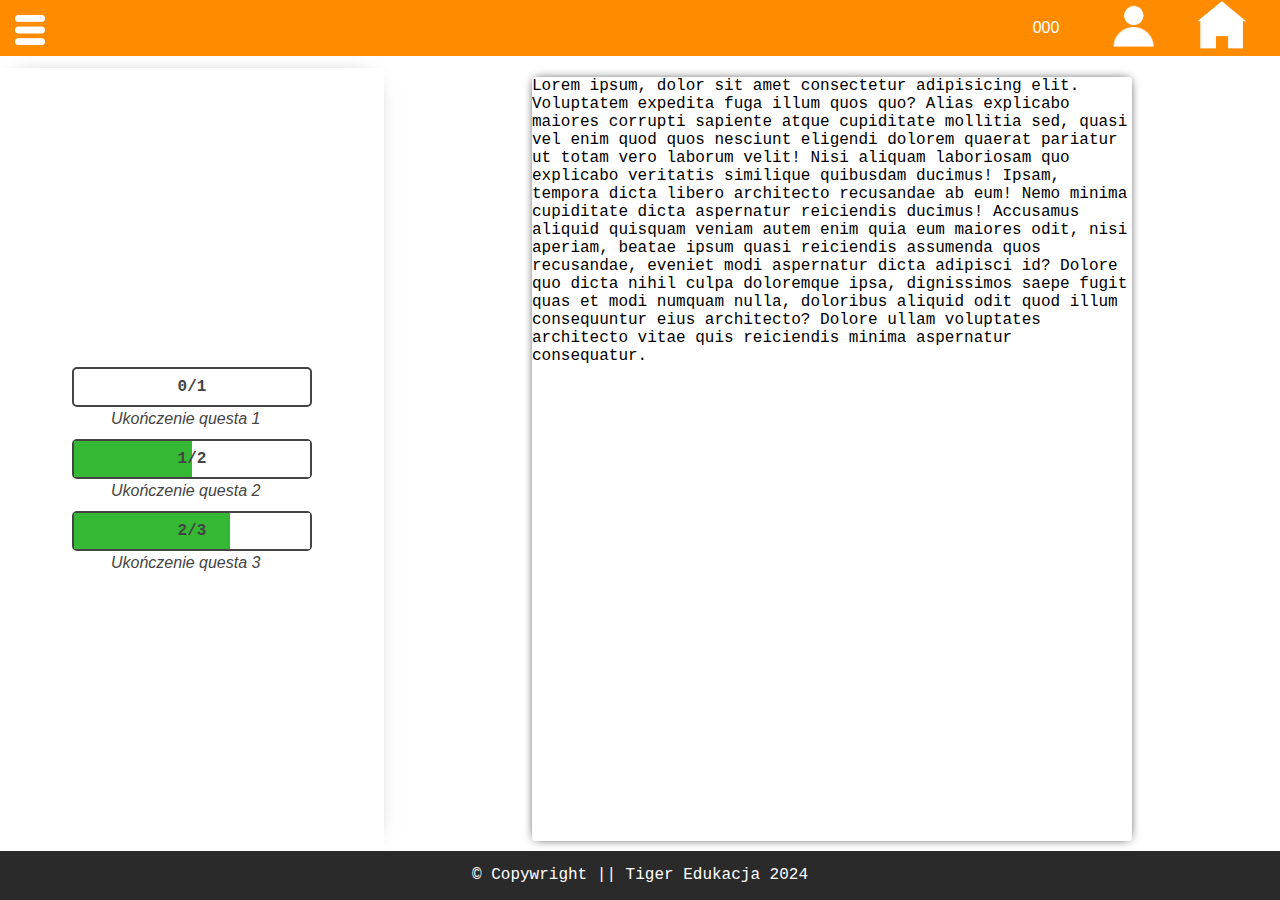
==== index.html @ 695e11da "stworzenie czegokolwiek" ====
<!DOCTYPE html>
<html lang="pl">
<head>
    <meta charset="UTF-8">
    <meta name="viewport" content="width=device-width, initial-scale=1.0">
    <title>chuj</title>
    <link rel="stylesheet" href="style.css">
</head>
<body>
    <header id="header">
        <section class="sec-info-header">
            <ul class="info-container">
                <li id="Papaje" title="Papaje">000</li>
                <li id="account" class="info-btn">
                    <a href="/account.html">
                        <img src="img/acccount.png" alt="account" class="info-header-img">
                    </a>
                </li>
                <li id="home" class="info-btn">
                    <a href="/home.html">
                        <img src="img/home.png" alt="home" class="info-header-img">
                    </a>
                </li>
                <li id="hamburger" class="info-btn">    
                        <img src="img/hamburger-open.png" alt="Pokaż" title="Pokaż questy">
                </li>
            </ul>
        </section>
    </header>
    <aside id="aside">
            <ul class="aside-quests">
                <li class="progress" content="Ukończenie questa 1" name="quest1">
                    <div class="progress-bar progress-bar-1"> 0/1</div>
                </li>
                <li class="progress" content="Ukończenie questa 2" name="quest2">
                    <div class="progress-bar progress-bar-2"> 1/2</div>
                </li >
                <li class="progress" content="Ukończenie questa 3" name="quest3">
                    <div class="progress-bar progress-bar-3"> 2/3</div>
                </li>
            </ul>
    </aside>
    <main id="main">
        <div class="main-container">
            <p>Lorem ipsum, dolor sit amet consectetur adipisicing elit. Voluptatem expedita fuga illum quos quo? Alias explicabo maiores corrupti sapiente atque cupiditate mollitia sed, quasi vel enim quod quos nesciunt eligendi dolorem quaerat pariatur ut totam vero laborum velit! Nisi aliquam laboriosam quo explicabo veritatis similique quibusdam ducimus! Ipsam, tempora dicta libero architecto recusandae ab eum! Nemo minima cupiditate dicta aspernatur reiciendis ducimus! Accusamus aliquid quisquam veniam autem enim quia eum maiores odit, nisi aperiam, beatae ipsum quasi reiciendis assumenda quos recusandae, eveniet modi aspernatur dicta adipisci id? Dolore quo dicta nihil culpa doloremque ipsa, dignissimos saepe fugit quas et modi numquam nulla, doloribus aliquid odit quod illum consequuntur eius architecto? Dolore ullam voluptates architecto vitae quis reiciendis minima aspernatur consequatur.</p>

        </div>
        <dialog class="dialog">
            <div class="dialog-container">
                <img src="tiger.png">
            </div>
            <button class="close-dialog">X</button>
        </dialog>
    </main>
    <footer id="footer">
        <p>
            &copy; Copywright ||
            Tiger Edukacja  2024
        </p>

    </footer>


    <script>

/* HEADER */

        const InfoBtns = document.querySelectorAll(".info-btn");
        console.log(InfoBtns);

        InfoBtns.forEach( $currentHoverItem =>{
        $currentHoverItem.addEventListener("mouseover", () => {
            if($currentHoverItem == InfoBtns[0]){
                checkIfItemIsVisible("Konto", $currentHoverItem);
            }
            else if($currentHoverItem == InfoBtns[1]){
                checkIfItemIsVisible("Strona główna", $currentHoverItem);
            }
        })
        $currentHoverItem.addEventListener("mouseout", () => {
            checkIfItemIsNotVisible($currentHoverItem);
        })
    })
    function checkIfItemIsVisible(itemName, itemContainer){
            itemContainer.setAttribute('data-tooltip', `${itemName}`);
            (itemName);
            
    }
    function checkIfItemIsNotVisible(itemContainer){
            itemContainer.removeAttribute('data-tooltip');
    }

/* QUESTS */

    const Quests = document.querySelectorAll(".progress");
    Quests.forEach(
        ($quest) => {
            $quest.addEventListener("click", () => {
                openDialog($quest)
            });
        }
    )

/* DIALOG */    

const CloseDialog = document.querySelector(".close-dialog");
const Dialog = document.querySelector(".dialog");
const Dialog_container = document.querySelector(".dialog-container");

    function openDialog ($quest){
        let currentQuest = $quest.getAttribute("name");
            switch (currentQuest){
                case "quest1":
                    Dialog.showModal();
                    Dialog_container.innerHTML = "<h1>twoja stara quest numer 1</h1>" + "<p>kurwa jebana</p>";
                    break;
                case "quest2":
                    Dialog.showModal();
                    Dialog_container.innerHTML = "<h1>twoja stara quest numer 2</h1>" + "<p>ALL AROUND ME ARE FAMILLIAR FACES</p>"
                    break;
                case "quest3":
                    Dialog.showModal();
                    Dialog_container.innerHTML = "<h1>twoja stara quest numer 3</h1>" + "<p>WE'RE NO STRANGERS TO LOOOVE</p>"
                    break;
            }
    }

    CloseDialog.addEventListener("click", () =>{
        closeDialog();
    })
    
    function closeDialog(){
        Dialog.close();
    }

/* ASIDE */

    const Aside = document.querySelector("#aside");
    const Body = document.querySelector("body");
    const Hamburger = document.querySelector("#hamburger");
    let hamburgerOpen = true;

    Hamburger.addEventListener("click", () =>{
        if(hamburgerOpen){
            Aside.style.display = "none";
            Body.style.gridTemplateColumns = "100%";
            hamburgerOpen = false;
        }else{
            Aside.style.display = "flex";
            Body.style.gridTemplateColumns = "30% 70%";
            hamburgerOpen = true;
        }
    })


    </script>
</body>
</html>
---- style.css ----
*{
    margin: 0;
    padding: 0;
    box-sizing: border-box;
    --main-color: rgb(255, 140, 0);
    --footer-color: rgb(42, 42, 42);
    --progress-color: rgb(69, 68, 68);
    --sec-font: 'Courier New', Courier, monospace;
    --main-font: Arial, Helvetica, sans-serif;;
}
body{
    overflow-x: hidden;
    font-family: var(--sec-font);
    display: grid;
    width: 100vw;
    height: 100vh;
    grid-template-columns: 30% 70%;
    grid-template-rows: 7.5% 87% 5.5%;
}
header{
    font-family: var(--main-font);
    grid-column-start: 1;
    grid-column-end: 3;
    background-color: var(--main-color);
    color: white;
    display: flex;
    flex-direction: row;
    width: 100%;
    height: 3.5rem;
}
.sec-info-header{
    display: flex;
    width: 100%;
    height: 100%;
}
.info-container{
    position: relative;
    padding-right: 1.75rem;
    width: 100%;
    height: 100%;
    display: flex;
    justify-content: end;
    gap: 1.75rem;
    align-items: center;
}
.info-container li{
    list-style: none;
    display: flex;
    justify-content: center;
    align-items: center;
    min-width: 60px;
    min-height: 60px;
}
        
.info-container .info-btn{
    position: relative;
    
}
    .info-container #hamburger{
        list-style: none;
        display: flex;
        justify-content: center;
        align-items: center;
        max-width: 60px;
        max-height: 60px;
        position: absolute;
        top: 0;
        left: 0;
        cursor: pointer;
    }

    .info-btn[data-tooltip]::after{
        content: attr(data-tooltip);
        z-index: 2;
        position: absolute;
        display: block;
        bottom: -42px;
        left: -12px;
        padding: 5px;
        width: 70px;
        min-width: fit-content;
        height: fit-content;
        min-height: 30px;
        border-radius: 5px;
        background-color: white;
        color: rgb(0, 0, 0);
        border: 2px solid rgb(0, 0, 0);
        font-size: .9rem;
        text-align: center;
    }
.info-container li a img{
    width: 50px;
    height: 50px;
}
.info-container .info-btn:hover a{
    border: 1px solid white;

}
.info-container #hamburger img{
    width: 30px;
    height: 30px;
}
    
main{
    width: 100%;
    margin-inline: auto;
    display: flex;
    justify-content: center;
    align-items: center;
}
main .main-container{
    min-width: 550px;
    max-width: 600px;
    height: 97.5%;
    box-shadow: 0 0 10px -3px black;
    border-radius: 3px;
}

    .dialog{
        position: relative;
        background: linear-gradient(rgb(255, 255, 255), rgb(255, 255, 255));
        border: 1px solid black;
        border-radius: 10px;
        position: fixed;
        padding: 3rem 1rem;
        align-items: center;
        text-align: center;
        min-width: 37.5rem;
        max-width: 50vw;
        min-height: 25rem;
        max-height: 60vh;
        margin: auto;
        justify-content: center;
        }
        .dialog::backdrop{
            background: linear-gradient(125deg, rgb(143, 108, 78), rgb(143, 108, 78));
            opacity: .3;
        }


    .dialog .close-dialog{
        border: 1px solid black;
        border-radius: 2px;
        color: white;
        position: absolute;
        right: 10px;
        top: 10px;
        width: 40px;
        height: 40px;
        border: none;
        cursor: pointer;
        }

aside{
    box-shadow: 0 0 24px -18px black;
    width: 100%;
    height: 100%;
}
    aside ul{
        width: 100%;
        height: 100%;
        margin: auto;
        display: flex;
        flex-direction: column;
        justify-content: center;
        align-items: center;
        gap: 2rem;
    }
    aside ul .progress{
        position: relative;
        list-style: none;
        font-weight: bold;
        width: 15rem;
        height: 2.5rem;
        border: 2px solid var(--progress-color);
        border-radius: 5px;
        /* padding: .5rem; */
    }
    aside ul .progress:hover::before{
        content: "Pokaż szczegóły questa";
        text-shadow: .5px .5px 1px black;
        z-index: 3;
        position: absolute;
        top: -50px;
        left: 20px;
        padding: 5px;
        width: 100px;
        min-width: fit-content;
        height: fit-content;
        min-height: 30px;
        border-radius: 5px;
        background-color: rgb(255, 255, 255);
        font-family: var(--main-font);
        color: var(--main-color);
        border: 2px solid var(--main-color);
        font-size: 1rem;
        text-align: center;
        cursor:pointer;
    }
    aside ul .progress[content]::after{
        content: attr(content);
        position: absolute;
        z-index: 2;
        display: block;
        bottom: -2.5rem;
        left: 2rem;
        padding: 5px;
        width: fit-content;
        min-width: fit-content;
        height: fit-content;
        min-height: 30px;
       /*  background-color: var(--main-color); */
        color: var(--progress-color);
        font-size: 1rem;
        text-align: center;
        font-family: var(--main-font);
        font-weight: lighter;
        font-style: italic;
    }
    aside ul .progress .progress-bar{
        display: flex;
        justify-content: center;
        align-items: center;
        width: 100%;
        height: 100%;
        color: var(--progress-color);
        cursor: pointer;
    }
    aside ul .progress .progress-bar-2{
        background: linear-gradient(90deg, rgb(53, 185, 53) 50%, #fff 50%);
    }
    aside ul .progress .progress-bar-3{
        background: linear-gradient(90deg, #35b935 66%, #fff 33%);
    }
footer{
    background-color: var(--footer-color);
    color: white;
    display: flex;
    justify-content: center;
    align-items: center;
    grid-column-start: 1;
    grid-column-end: 3;
}
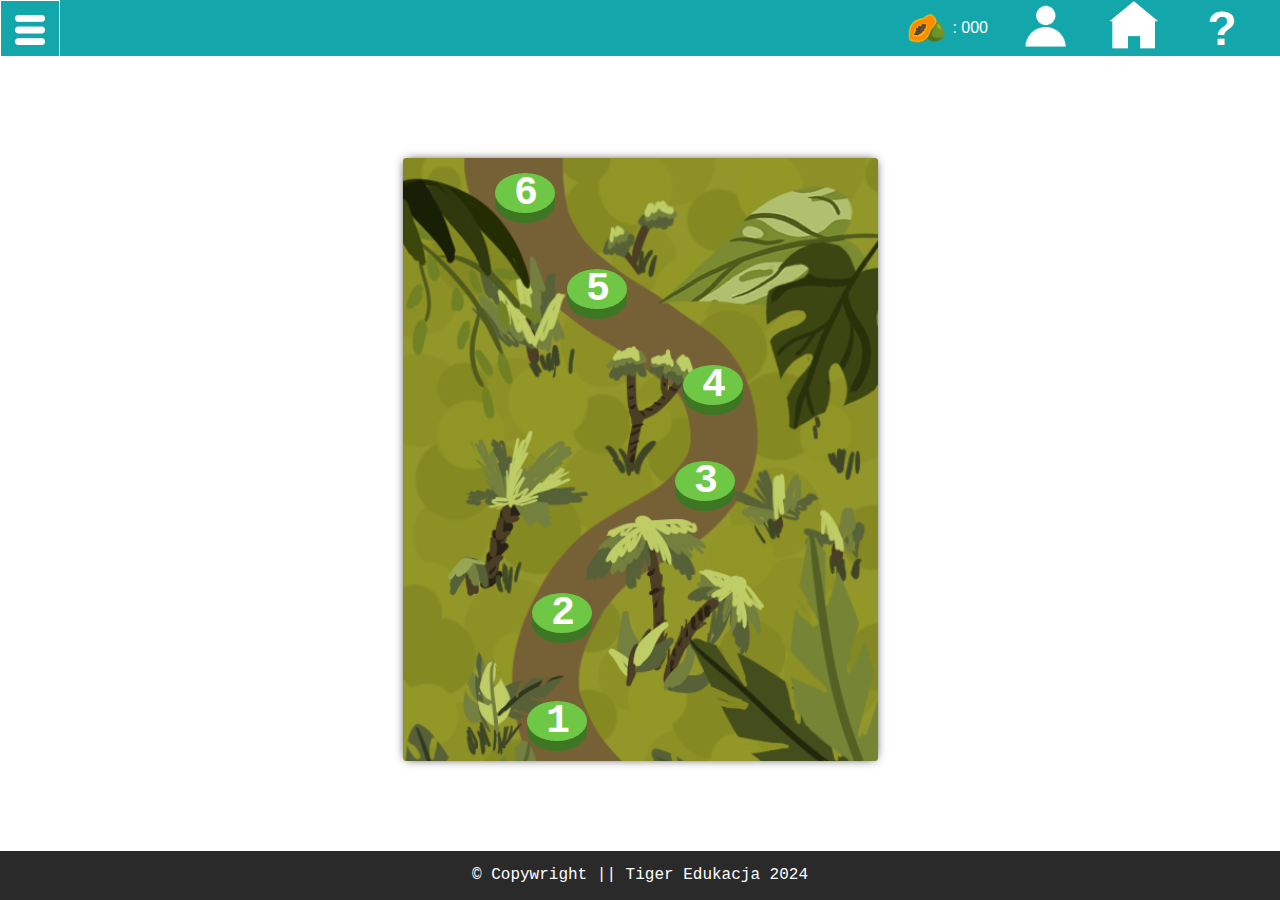
==== commit 6e2ad11f: "demo skonczone" ====
--- a/index.html
+++ b/index.html
@@ -3,14 +3,14 @@
 <head>
     <meta charset="UTF-8">
     <meta name="viewport" content="width=device-width, initial-scale=1.0">
-    <title>chuj</title>
+    <title>Tiger Edukacja</title>
     <link rel="stylesheet" href="style.css">
 </head>
 <body>
     <header id="header">
         <section class="sec-info-header">
             <ul class="info-container">
-                <li id="Papaje" title="Papaje">000</li>
+                <li id="Papaje" title="Papaje"><img src="img/papaje-icon.png" class="papaje-icon">: 000</li>
                 <li id="account" class="info-btn">
                     <a href="/account.html">
                         <img src="img/acccount.png" alt="account" class="info-header-img">
@@ -21,8 +21,15 @@
                         <img src="img/home.png" alt="home" class="info-header-img">
                     </a>
                 </li>
+                <li id="help" class="info-btn">
+                    <a href="#help">
+                        <span>
+                            &#63;
+                        </span>
+                    </a>
+                </li>
                 <li id="hamburger" class="info-btn">    
-                        <img src="img/hamburger-open.png" alt="Pokaż" title="Pokaż questy">
+                        <img src="img/hamburger-open.png" alt="Pokaż" title="Pokaż questy" id="hamburger-img">
                 </li>
             </ul>
         </section>
@@ -39,15 +46,60 @@
                     <div class="progress-bar progress-bar-3"> 2/3</div>
                 </li>
             </ul>
+            <select class="choose-class">
+                <option value="klasa1">Poziom 1</option>
+                <option value="klasa2">Poziom 2</option>
+                <option value="klasa3">Poziom 3</option>
+            </select>
     </aside>
     <main id="main">
+       <!-- SVG --> 
         <div class="main-container">
-            <p>Lorem ipsum, dolor sit amet consectetur adipisicing elit. Voluptatem expedita fuga illum quos quo? Alias explicabo maiores corrupti sapiente atque cupiditate mollitia sed, quasi vel enim quod quos nesciunt eligendi dolorem quaerat pariatur ut totam vero laborum velit! Nisi aliquam laboriosam quo explicabo veritatis similique quibusdam ducimus! Ipsam, tempora dicta libero architecto recusandae ab eum! Nemo minima cupiditate dicta aspernatur reiciendis ducimus! Accusamus aliquid quisquam veniam autem enim quia eum maiores odit, nisi aperiam, beatae ipsum quasi reiciendis assumenda quos recusandae, eveniet modi aspernatur dicta adipisci id? Dolore quo dicta nihil culpa doloremque ipsa, dignissimos saepe fugit quas et modi numquam nulla, doloribus aliquid odit quod illum consequuntur eius architecto? Dolore ullam voluptates architecto vitae quis reiciendis minima aspernatur consequatur.</p>
-
+             <svg height="60" width="60" xmlns="http://www.w3.org/2000/svg" class="level1" onclick="levelOne()">
+                 <ellipse rx="30" ry="20" cx="30" cy="30"
+                 style="fill:rgb(62, 119, 35);"  class="level1-el2"/>
+                 <ellipse rx="30" ry="20" cx="30" cy="20"
+                     style="fill:rgb(111, 199, 70);" class="level1-el1"/>
+    <text x="19" y="31" fill="white" font-size="40" font-weight="bolder">1</text>
+</svg>
+<svg height="60" width="60" xmlns="http://www.w3.org/2000/svg" class="level2" onclick="levelTwo()">
+    <ellipse rx="30" ry="20" cx="30" cy="30"
+        style="fill:rgb(62, 119, 35);" class="level2-el1"/>
+    <ellipse rx="30" ry="20" cx="30" cy="20"
+        style="fill:rgb(111, 199, 70);" class="level2-el2" />
+    <text x="19" y="31" fill="white" font-size="40" font-weight="bolder">2</text>
+</svg> 
+<svg height="60" width="60" xmlns="http://www.w3.org/2000/svg" class="level3" onclick="levelThree()">
+    <ellipse rx="30" ry="20" cx="30" cy="30"
+        style="fill:rgb(62, 119, 35);" class="level3-el1"/>
+    <ellipse rx="30" ry="20" cx="30" cy="20"
+        style="fill:rgb(111, 199, 70);" class="level3-el2" />
+    <text x="19" y="31" fill="white" font-size="40" font-weight="bolder">3</text>
+</svg> 
+<svg height="60" width="60" xmlns="http://www.w3.org/2000/svg" class="level4" onclick="levelFour()">
+    <ellipse rx="30" ry="20" cx="30" cy="30"
+        style="fill:rgb(62, 119, 35);" class="level4-el1"/>
+    <ellipse rx="30" ry="20" cx="30" cy="20"
+        style="fill:rgb(111, 199, 70);" class="level4-el2" />
+    <text x="19" y="31" fill="white" font-size="40" font-weight="bolder">4</text>
+</svg> 
+<svg height="60" width="60" xmlns="http://www.w3.org/2000/svg" class="level5" onclick="levelFive()">
+    <ellipse rx="30" ry="20" cx="30" cy="30"
+        style="fill:rgb(62, 119, 35);" class="level5-el1"/>
+    <ellipse rx="30" ry="20" cx="30" cy="20"
+        style="fill:rgb(111, 199, 70);" class="level5-el2" />
+    <text x="19" y="31" fill="white" font-size="40" font-weight="bolder">5</text>
+</svg> 
+<svg height="60" width="60" xmlns="http://www.w3.org/2000/svg" class="level6" onclick="levelSix()">
+    <ellipse rx="30" ry="20" cx="30" cy="30"
+        style="fill:rgb(62, 119, 35);" class="level6-el1"/>
+    <ellipse rx="30" ry="20" cx="30" cy="20"
+        style="fill:rgb(111, 199, 70);" class="level6-el2" />
+    <text x="19" y="31" fill="white" font-size="40" font-weight="bolder">6</text>
+</svg> 
         </div>
         <dialog class="dialog">
             <div class="dialog-container">
-                <img src="tiger.png">
             </div>
             <button class="close-dialog">X</button>
         </dialog>
@@ -59,100 +111,7 @@
         </p>
 
     </footer>
-
-
-    <script>
-
-/* HEADER */
-
-        const InfoBtns = document.querySelectorAll(".info-btn");
-        console.log(InfoBtns);
-
-        InfoBtns.forEach( $currentHoverItem =>{
-        $currentHoverItem.addEventListener("mouseover", () => {
-            if($currentHoverItem == InfoBtns[0]){
-                checkIfItemIsVisible("Konto", $currentHoverItem);
-            }
-            else if($currentHoverItem == InfoBtns[1]){
-                checkIfItemIsVisible("Strona główna", $currentHoverItem);
-            }
-        })
-        $currentHoverItem.addEventListener("mouseout", () => {
-            checkIfItemIsNotVisible($currentHoverItem);
-        })
-    })
-    function checkIfItemIsVisible(itemName, itemContainer){
-            itemContainer.setAttribute('data-tooltip', `${itemName}`);
-            (itemName);
-            
-    }
-    function checkIfItemIsNotVisible(itemContainer){
-            itemContainer.removeAttribute('data-tooltip');
-    }
-
-/* QUESTS */
-
-    const Quests = document.querySelectorAll(".progress");
-    Quests.forEach(
-        ($quest) => {
-            $quest.addEventListener("click", () => {
-                openDialog($quest)
-            });
-        }
-    )
-
-/* DIALOG */    
-
-const CloseDialog = document.querySelector(".close-dialog");
-const Dialog = document.querySelector(".dialog");
-const Dialog_container = document.querySelector(".dialog-container");
-
-    function openDialog ($quest){
-        let currentQuest = $quest.getAttribute("name");
-            switch (currentQuest){
-                case "quest1":
-                    Dialog.showModal();
-                    Dialog_container.innerHTML = "<h1>twoja stara quest numer 1</h1>" + "<p>kurwa jebana</p>";
-                    break;
-                case "quest2":
-                    Dialog.showModal();
-                    Dialog_container.innerHTML = "<h1>twoja stara quest numer 2</h1>" + "<p>ALL AROUND ME ARE FAMILLIAR FACES</p>"
-                    break;
-                case "quest3":
-                    Dialog.showModal();
-                    Dialog_container.innerHTML = "<h1>twoja stara quest numer 3</h1>" + "<p>WE'RE NO STRANGERS TO LOOOVE</p>"
-                    break;
-            }
-    }
-
-    CloseDialog.addEventListener("click", () =>{
-        closeDialog();
-    })
-    
-    function closeDialog(){
-        Dialog.close();
-    }
-
-/* ASIDE */
-
-    const Aside = document.querySelector("#aside");
-    const Body = document.querySelector("body");
-    const Hamburger = document.querySelector("#hamburger");
-    let hamburgerOpen = true;
-
-    Hamburger.addEventListener("click", () =>{
-        if(hamburgerOpen){
-            Aside.style.display = "none";
-            Body.style.gridTemplateColumns = "100%";
-            hamburgerOpen = false;
-        }else{
-            Aside.style.display = "flex";
-            Body.style.gridTemplateColumns = "30% 70%";
-            hamburgerOpen = true;
-        }
-    })
-
-
-    </script>
+<script src="scriptIndex.js"></script>
+<script src="script.js"></script>
 </body>
 </html>--- a/style.css
+++ b/style.css
@@ -1,14 +1,16 @@
 *{
     margin: 0;
     padding: 0;
+    text-decoration: none;
     box-sizing: border-box;
-    --main-color: rgb(255, 140, 0);
+    --main-color: rgb(19, 167, 172);
     --footer-color: rgb(42, 42, 42);
     --progress-color: rgb(69, 68, 68);
     --sec-font: 'Courier New', Courier, monospace;
-    --main-font: Arial, Helvetica, sans-serif;;
+    --main-font: Arial, Helvetica, sans-serif;
 }
 body{
+    position: relative;
     overflow-x: hidden;
     font-family: var(--sec-font);
     display: grid;
@@ -18,6 +20,7 @@
     grid-template-rows: 7.5% 87% 5.5%;
 }
 header{
+    z-index: 9999;
     font-family: var(--main-font);
     grid-column-start: 1;
     grid-column-end: 3;
@@ -51,12 +54,18 @@
     min-width: 60px;
     min-height: 60px;
 }
+    .info-container li .papaje-icon{
+        width: 45px;
+        height: 35px;
+        padding-right: 5px;
+    }
         
 .info-container .info-btn{
     position: relative;
     
 }
-    .info-container #hamburger{
+
+    .info-container #hamburger, .info-container #return{
         list-style: none;
         display: flex;
         justify-content: center;
@@ -88,11 +97,15 @@
         font-size: .9rem;
         text-align: center;
     }
-.info-container li a img{
+.info-container li a img, .info-container #help a span, .info-container #return a span{
+    color: white;
     width: 50px;
     height: 50px;
 }
-.info-container .info-btn:hover a{
+            .info-container #return a span{
+                font-size: 250%;
+            }
+.info-container .info-btn:hover{
     border: 1px solid white;
 
 }
@@ -100,6 +113,14 @@
     width: 30px;
     height: 30px;
 }
+
+.info-container #help a{
+    text-decoration: none;
+    color: white;
+    font-size: 300%;
+    font-weight: bolder;
+}
+
     
 main{
     width: 100%;
@@ -109,11 +130,15 @@
     align-items: center;
 }
 main .main-container{
-    min-width: 550px;
-    max-width: 600px;
-    height: 97.5%;
+    position: relative;
+    width: 450px;
+    width: 475px;
+    height: 603px;
     box-shadow: 0 0 10px -3px black;
     border-radius: 3px;
+    background-image: url("img/Mapa1.png");
+    background-size: cover;
+    background-repeat: no-repeat;
 }
 
     .dialog{
@@ -126,22 +151,60 @@
         align-items: center;
         text-align: center;
         min-width: 37.5rem;
+        width: 38rem;
         max-width: 50vw;
         min-height: 25rem;
+        height: 26rem;
         max-height: 60vh;
         margin: auto;
         justify-content: center;
         }
+        .dialog .dialog-container{
+            display: flex;
+            flex-direction: column;
+            justify-content: center;
+            gap: 2rem;
+            align-items: center;
+            width: 100%;
+            height: 100%;
+        }
+        .dialog .dialog-container h1{
+            color: var(--main-color);
+        }
+        .dialog .dialog-container p, .dialog .dialog-container div{
+            font-size: 120%;
+            font-weight: bold;
+            margin: auto;
+            max-width: 350px;
+            /* margin: 50px 0 0 50px; */
+        }
+        .dialog .dialog-container .progress-bar-dialog{
+            width: 200px;
+            height: 30px;
+            padding: 5px;
+            margin-top: 5px;
+            border: 1px solid black;
+            border-radius: 5px;
+        }
+        .dialog .dialog-container .dialog-img{
+            position: absolute;
+            bottom: 30px;
+            left: 20px;
+            width: 100px;
+            height: 150px;
+        }
         .dialog::backdrop{
-            background: linear-gradient(125deg, rgb(143, 108, 78), rgb(143, 108, 78));
-            opacity: .3;
+            background: linear-gradient(125deg, rgb(0, 0, 0), rgb(0, 0, 0));
+            opacity: .15;
         }
 
 
     .dialog .close-dialog{
-        border: 1px solid black;
+
         border-radius: 2px;
-        color: white;
+        color: black;
+        background-color: white;
+        font-size: 200%;
         position: absolute;
         right: 10px;
         top: 10px;
@@ -150,12 +213,36 @@
         border: none;
         cursor: pointer;
         }
+        .dialog .close-dialog:focus {
+            outline: none;
+            box-shadow: none;
+          }
+          .dialog .close-dialog:hover{
+            border: 1px solid black;
+            color: var(--main-color);
+          }
 
 aside{
+    z-index: 99;
+    position: relative;
+    background-color: white;
     box-shadow: 0 0 24px -18px black;
-    width: 100%;
-    height: 100%;
-}
+    max-width: 100%;
+    width: 400px;
+    height: 100vh;
+    max-height: 100%;
+}
+    aside .choose-class{
+        background-color: white;
+        border: 1px solid black;
+        position: absolute;
+        top: 5rem;
+        left: 100px;
+        padding-left: 10px;
+        font-size: 150%;
+        height: 2rem;
+        width: 200px;
+    }
     aside ul{
         width: 100%;
         height: 100%;
@@ -233,6 +320,7 @@
         background: linear-gradient(90deg, #35b935 66%, #fff 33%);
     }
 footer{
+    z-index: 9999;
     background-color: var(--footer-color);
     color: white;
     display: flex;
@@ -241,3 +329,40 @@
     grid-column-start: 1;
     grid-column-end: 3;
 }
+
+
+
+svg{
+    position: absolute;
+    z-index: 0;
+}
+.level1{
+    bottom: 0rem;
+    left: 7.75rem;
+}
+    .level1:hover, .level2:hover, .level3:hover, .level4:hover, .level5:hover, .level6:hover{
+        cursor: pointer;
+        filter: saturate(300%);
+    }
+
+.level2{
+    bottom: 6.75rem;
+    left: 8.1rem;
+}
+
+.level3{
+    bottom: 15rem;
+    left: 17rem;
+}
+.level4{
+    bottom: 21rem;
+    left: 17.5rem;
+}
+.level5{
+    bottom: 27rem;
+    left: 10.25rem;
+}
+.level6{
+    bottom: 33rem;
+    left: 5.75rem;
+}
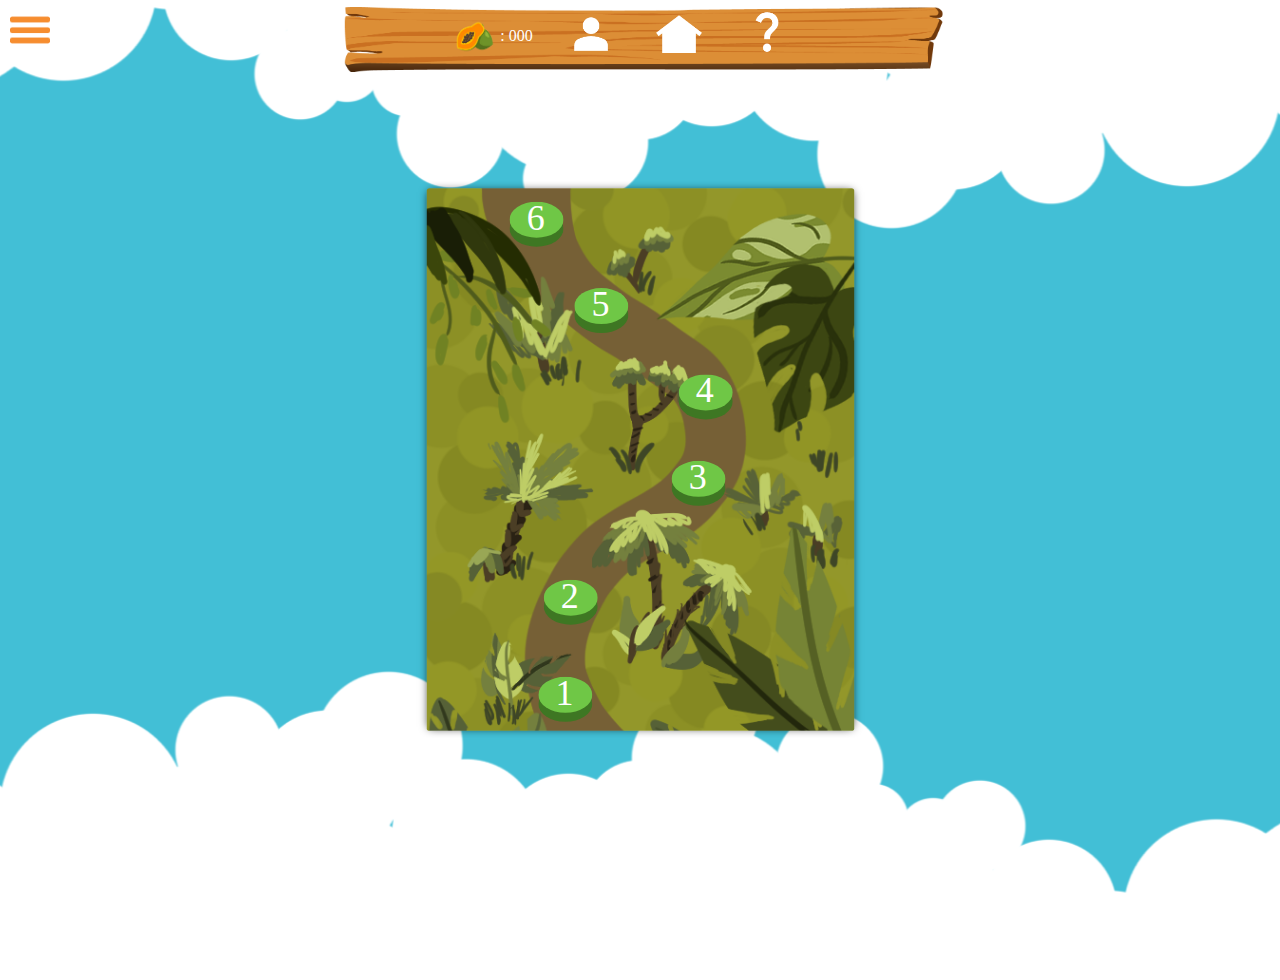
==== commit 94b9615d: "poprawa designu itp" ====
--- a/index.html
+++ b/index.html
@@ -4,16 +4,21 @@
     <meta charset="UTF-8">
     <meta name="viewport" content="width=device-width, initial-scale=1.0">
     <title>Tiger Edukacja</title>
-    <link rel="stylesheet" href="style.css">
+    <link rel="stylesheet" href="inc/style.css">
+    <link rel="preconnect" href="https://fonts.googleapis.com">
+    <link rel="preconnect" href="https://fonts.gstatic.com" crossorigin>
+    <link href="https://fonts.googleapis.com/css2?family=Love+Ya+Like+A+Sister&family=Shadows+Into+Light+Two&display=swap" rel="stylesheet">
 </head>
 <body>
+    <div class="cloudsUp"></div>
+    <div class="cloudsDown"></div>
     <header id="header">
         <section class="sec-info-header">
             <ul class="info-container">
                 <li id="Papaje" title="Papaje"><img src="img/papaje-icon.png" class="papaje-icon">: 000</li>
                 <li id="account" class="info-btn">
                     <a href="/account.html">
-                        <img src="img/acccount.png" alt="account" class="info-header-img">
+                        <img src="img/account.png" alt="account" class="info-header-img">
                     </a>
                 </li>
                 <li id="home" class="info-btn">
@@ -23,13 +28,11 @@
                 </li>
                 <li id="help" class="info-btn">
                     <a href="#help">
-                        <span>
-                            &#63;
-                        </span>
+                        <img src="img/question_mark.png" alt="help" class="info-header-img">
                     </a>
                 </li>
-                <li id="hamburger" class="info-btn">    
-                        <img src="img/hamburger-open.png" alt="Pokaż" title="Pokaż questy" id="hamburger-img">
+                <li id="hamburger">    
+                        <img src="img/hamburger.png" alt="Pokaż" title="Pokaż questy" id="hamburger-img">
                 </li>
             </ul>
         </section>
@@ -104,14 +107,14 @@
             <button class="close-dialog">X</button>
         </dialog>
     </main>
-    <footer id="footer">
+   <!--  <footer id="footer">
         <p>
             &copy; Copywright ||
             Tiger Edukacja  2024
         </p>
 
-    </footer>
-<script src="scriptIndex.js"></script>
-<script src="script.js"></script>
+    </footer> -->
+<script src="inc/scriptIndex.js"></script>
+<script src="inc/script.js"></script>
 </body>
-</html>+</html>
--- a/inc/style.css
+++ b/inc/style.css
@@ -0,0 +1,483 @@
+*{
+    margin: 0;
+    padding: 0;
+    text-decoration: none;
+    box-sizing: border-box;
+    --main-color: rgb(66, 191, 214);
+    --sec-color: rgb(246, 141, 47);
+    --footer-color: rgb(56, 56, 56);
+    --progress-color: rgb(69, 68, 68);
+    --sec-font:  "Shadows Into Light Two", cursive;
+    --main-font: "Love Ya Like A Sister", cursive;
+    --normal-font: "Verdana";
+}
+body{
+    position: relative;
+    overflow: hidden;
+    font-family: var(--sec-font);
+    background-color: var(--main-color);
+    display: grid;
+    width: 100vw;
+    height: 100vh;
+    grid-template-columns: 30% 70%;
+    grid-template-rows: 7.5% 87% 5.5%;
+}
+header{
+    z-index: 9999;
+    font-family: var(--main-font);
+    grid-column-start: 1;
+    grid-column-end: 3;
+    background-image: url("../img/Wood-2.png");
+    background-size: cover;
+    background-repeat: no-repeat;
+    background-position: center;
+    color: white;
+    display: flex;
+    align-items: center;
+    justify-content: center;
+    height: 4.5rem;
+    margin: auto;
+    width: 50vw;
+    min-width: fit-content;
+    
+}
+        .cloudsUp{
+            z-index: 1;
+            position: absolute;
+            top: -5rem;
+            width: 100vw;
+            height: 20rem;
+            background-image: url("../img/clouds.png");
+            background-size: cover;
+            background-repeat: no-repeat;
+            background-position: center;
+            transform: rotate(180deg);
+        }
+        .cloudsDown{
+            z-index: 1;
+            height: 20rem;
+            position: absolute;
+            bottom: -5rem;
+            width: 100vw;
+            background-image: url("../img/clouds.png");
+            background-size: cover;
+            background-repeat: no-repeat;
+            background-position: center;
+            
+        }
+.sec-info-header{
+    display: flex;
+    width: 100%;
+    height: 100%;
+}
+.info-container{
+    /* position: relative; */
+    font-family: var(--normal-font);
+    padding-right: 1.75rem;
+    width: 100%;
+    height: 100%;
+    display: flex;
+    justify-content: center;
+    gap: 1.75rem;
+    align-items: center;
+}
+.info-container li{
+    list-style: none;
+    display: flex;
+    justify-content: center;
+    align-items: center;
+    min-width: 60px;
+    min-height: 60px;
+}
+    .info-container li .papaje-icon{
+        width: 45px;
+        height: 35px;
+        padding-right: 5px;
+    }
+        
+.info-container .info-btn{
+    position: relative;
+    
+}
+
+    .info-container #hamburger, .info-container #return{
+        list-style: none;
+        display: flex;
+        justify-content: center;
+        align-items: center;
+        max-width: 60px;
+        max-height: 60px;
+        position: absolute;
+        top: 0;
+        left: 0;
+        cursor: pointer;
+        /* background-color: var(--main-color); */
+    }
+
+    .info-btn[data-tooltip]::after{
+        content: attr(data-tooltip);
+        z-index: 2;
+        position: absolute;
+        display: block;
+        bottom: -42px;
+        left: -12px;
+        padding: 5px;
+        width: 70px;
+        min-width: fit-content;
+        height: fit-content;
+        min-height: 30px;
+        border-radius: 5px;
+        background-color: white;
+        color: rgb(0, 0, 0);
+        border: 2px solid rgb(0, 0, 0);
+        font-size: .9rem;
+        text-align: center;
+    }
+.info-container li a img, .info-container #help a span, .info-container #return a span{
+    color: white;
+    width: 50px;
+    height: 50px;
+}
+            .info-container #return a span{
+                font-size: 250%;
+                color: var(--sec-color);
+            }
+.info-container .info-btn:hover{
+    border: 1px solid white;
+
+}
+.info-container #hamburger img{
+    width: 40px;
+    height: 40px;
+}
+
+.info-container #help a{
+    text-decoration: none;
+    color: white;
+    font-size: 280%;
+    font-weight: bolder;
+}
+
+    
+main{
+    z-index: 2;
+    width: 100%;
+    margin-inline: auto;
+    display: flex;
+    justify-content: center;
+    align-items: center;
+}
+main .main-container{
+    position: relative;
+    width: 475px;
+    min-width: 475px;
+    height: 603px;
+    transform: scale(.9);
+    box-shadow: 0 0 10px -3px black;
+    border-radius: 3px;
+    background-image: url("../img/Mapa1.png");
+    background-size: cover;
+    background-repeat: no-repeat;
+}
+
+    @media(max-width: 1180px){
+        .info-container .info-btn{
+            min-width: 45px;
+            min-height: 45px;
+        }
+        .info-container .info-btn img{
+            width: 40px;
+            height: 40px;
+        }
+    }
+    /* @media(max-width: 600px){
+        main .main-container{
+            
+        }
+    } */
+    @media(max-width: 475px){
+        main .main-container{
+            /* height: 512.55px; */
+            width: 100%;
+            transform: scale(.9);
+            
+            
+        }
+        header{
+            margin: 0;
+            margin-left: auto;
+            height: 6rem;
+        }
+        .info-container{
+            gap: 1.25rem;
+        }
+        .info-container li{
+            min-width: 40px;
+            min-height: 40px;
+        }
+        .info-container #hamburger, .info-container #return{
+            min-width: 60px;
+            min-height: 60px;
+        }
+    }
+    @media(max-width: 450px){
+        main .main-container{
+            transform: scale(.85);
+        }
+    }
+    @media(max-width: 400px){
+        main .main-container{
+            transform: scale(.8);
+        }
+        .info-container #hamburger{
+            min-width: 50px;
+            min-height: 50px;
+        }
+        .info-container #hamburger img{
+            width: 30px;
+            height: 30px;
+        }
+    }
+    @media(max-width: 380px){
+        main .main-container{
+            transform: scale(.7);
+        }
+        header{
+            width: 100vw;
+            margin: 0;
+        }
+        .info-container #hamburger{
+            top: 5rem;
+        }
+    }
+
+    .dialog{
+        position: relative;
+        background: linear-gradient(rgb(255, 255, 255), rgb(255, 255, 255));
+        border: 1px solid black;
+        border-radius: 10px;
+        position: fixed;
+        padding: 3rem 1rem;
+        align-items: center;
+        text-align: center;
+        min-width: 37.5rem;
+        width: 38rem;
+        max-width: 50vw;
+        min-height: 25rem;
+        height: 26rem;
+        max-height: 60vh;
+        margin: auto;
+        justify-content: center;
+        }
+        .dialog .dialog-container{
+            display: flex;
+            flex-direction: column;
+            justify-content: center;
+            gap: 2rem;
+            align-items: center;
+            width: 100%;
+            height: 100%;
+        }
+        .dialog .dialog-container h1{
+            color: var(--sec-color);
+        }
+        .dialog .dialog-container p, .dialog .dialog-container div{
+            font-size: 120%;
+            font-weight: bold;
+            margin: auto;
+            max-width: 350px;
+            /* margin: 50px 0 0 50px; */
+        }
+        .dialog .dialog-container .progress-bar-dialog{
+            width: 200px;
+            height: 30px;
+            padding: 5px;
+            margin-top: 5px;
+            border: 1px solid black;
+            border-radius: 5px;
+        }
+        .dialog-img{
+            position: absolute;
+            bottom: 30px;
+            left: 20px;
+            width: 100px;
+            height: 150px;
+        }
+        .dialog::backdrop{
+            background: linear-gradient(125deg, rgb(0, 0, 0), rgb(0, 0, 0));
+            opacity: .15;
+        }
+
+
+    .dialog .close-dialog{
+
+        border-radius: 2px;
+        color: black;
+        background-color: white;
+        font-size: 200%;
+        position: absolute;
+        right: 10px;
+        top: 10px;
+        width: 40px;
+        height: 40px;
+        border: none;
+        cursor: pointer;
+        }
+        .dialog .close-dialog:focus {
+            outline: none;
+            box-shadow: none;
+          }
+          .dialog .close-dialog:hover{
+            border: 1px solid black;
+            color: var(--sec-color);
+          }
+
+aside{
+    z-index: 99;
+    position: relative;
+    background-color: white;
+    box-shadow: 0 0 24px -18px black;
+    max-width: 100%;
+    width: 400px;
+    height: 90vh;
+    max-height: 95%;
+    margin-block: auto;
+}
+    aside .choose-class{
+        background-color: white;
+        border: 1px solid black;
+        position: absolute;
+        top: 5rem;
+        left: 65px;
+        padding-left: 10px;
+        font-size: 150%;
+        height: 2rem;
+        width: 200px;
+        cursor: pointer;
+    }
+    aside ul{
+        width: 100%;
+        height: 100%;
+        margin: auto;
+        display: flex;
+        flex-direction: column;
+        justify-content: center;
+        align-items: center;
+        gap: 2rem;
+    }
+    aside ul .progress{
+        position: relative;
+        list-style: none;
+        font-weight: bold;
+        width: 15rem;
+        height: 2.5rem;
+        border: 2px solid var(--progress-color);
+        border-radius: 5px;
+        /* padding: .5rem; */
+    }
+    aside ul .progress:hover::before{
+        content: "Pokaż szczegóły questa";
+        text-shadow: .5px .5px 1px black;
+        z-index: 3;
+        position: absolute;
+        top: -50px;
+        left: 20px;
+        padding: 5px;
+        width: 100px;
+        min-width: fit-content;
+        height: fit-content;
+        min-height: 30px;
+        border-radius: 5px;
+        background-color: rgb(255, 255, 255);
+        font-family: var(--main-font);
+        color: var(--sec-color);
+        border: 2px solid var(--sec-color);
+        font-size: 1rem;
+        text-align: center;
+        cursor:pointer;
+    }
+    aside ul .progress[content]::after{
+        content: attr(content);
+        position: absolute;
+        z-index: 2;
+        display: block;
+        bottom: -2.5rem;
+        left: 2rem;
+        padding: 5px;
+        width: fit-content;
+        min-width: fit-content;
+        height: fit-content;
+        min-height: 30px;
+       /*  background-color: var(--main-color); */
+        color: var(--progress-color);
+        font-size: 1rem;
+        text-align: center;
+        font-family: var(--main-font);
+        font-weight: lighter;
+        font-style: italic;
+    }
+    aside ul .progress .progress-bar{
+        display: flex;
+        justify-content: center;
+        align-items: center;
+        width: 100%;
+        height: 100%;
+        color: var(--progress-color);
+        cursor: pointer;
+    }
+    aside ul .progress .progress-bar-2{
+        background: linear-gradient(90deg, rgb(53, 185, 53) 50%, #fff 50%);
+    }
+    aside ul .progress .progress-bar-3{
+        background: linear-gradient(90deg, #35b935 66%, #fff 33%);
+    }
+footer{
+    z-index: 9999;
+    background-color: var(--footer-color);
+    color: white;
+    font-family: var(--normal-font);
+    display: flex;
+    justify-content: center;
+    align-items: center;
+    grid-column-start: 1;
+    grid-column-end: 3;
+}
+
+
+
+svg{
+    position: absolute;
+    z-index: 0;
+    font-family: var(--normal-font);
+    font-weight: lighter;
+}
+.level1{
+    bottom: 0rem;
+    left: 7.75rem;
+}
+    .level1:hover, .level2:hover, .level3:hover, .level4:hover, .level5:hover, .level6:hover{
+        cursor: pointer;
+        filter: saturate(300%);
+    }
+
+.level2{
+    bottom: 6.75rem;
+    left: 8.1rem;
+}
+
+.level3{
+    bottom: 15rem;
+    left: 17rem;
+}
+.level4{
+    bottom: 21rem;
+    left: 17.5rem;
+}
+.level5{
+    bottom: 27rem;
+    left: 10.25rem;
+}
+.level6{
+    bottom: 33rem;
+    left: 5.75rem;
+}
